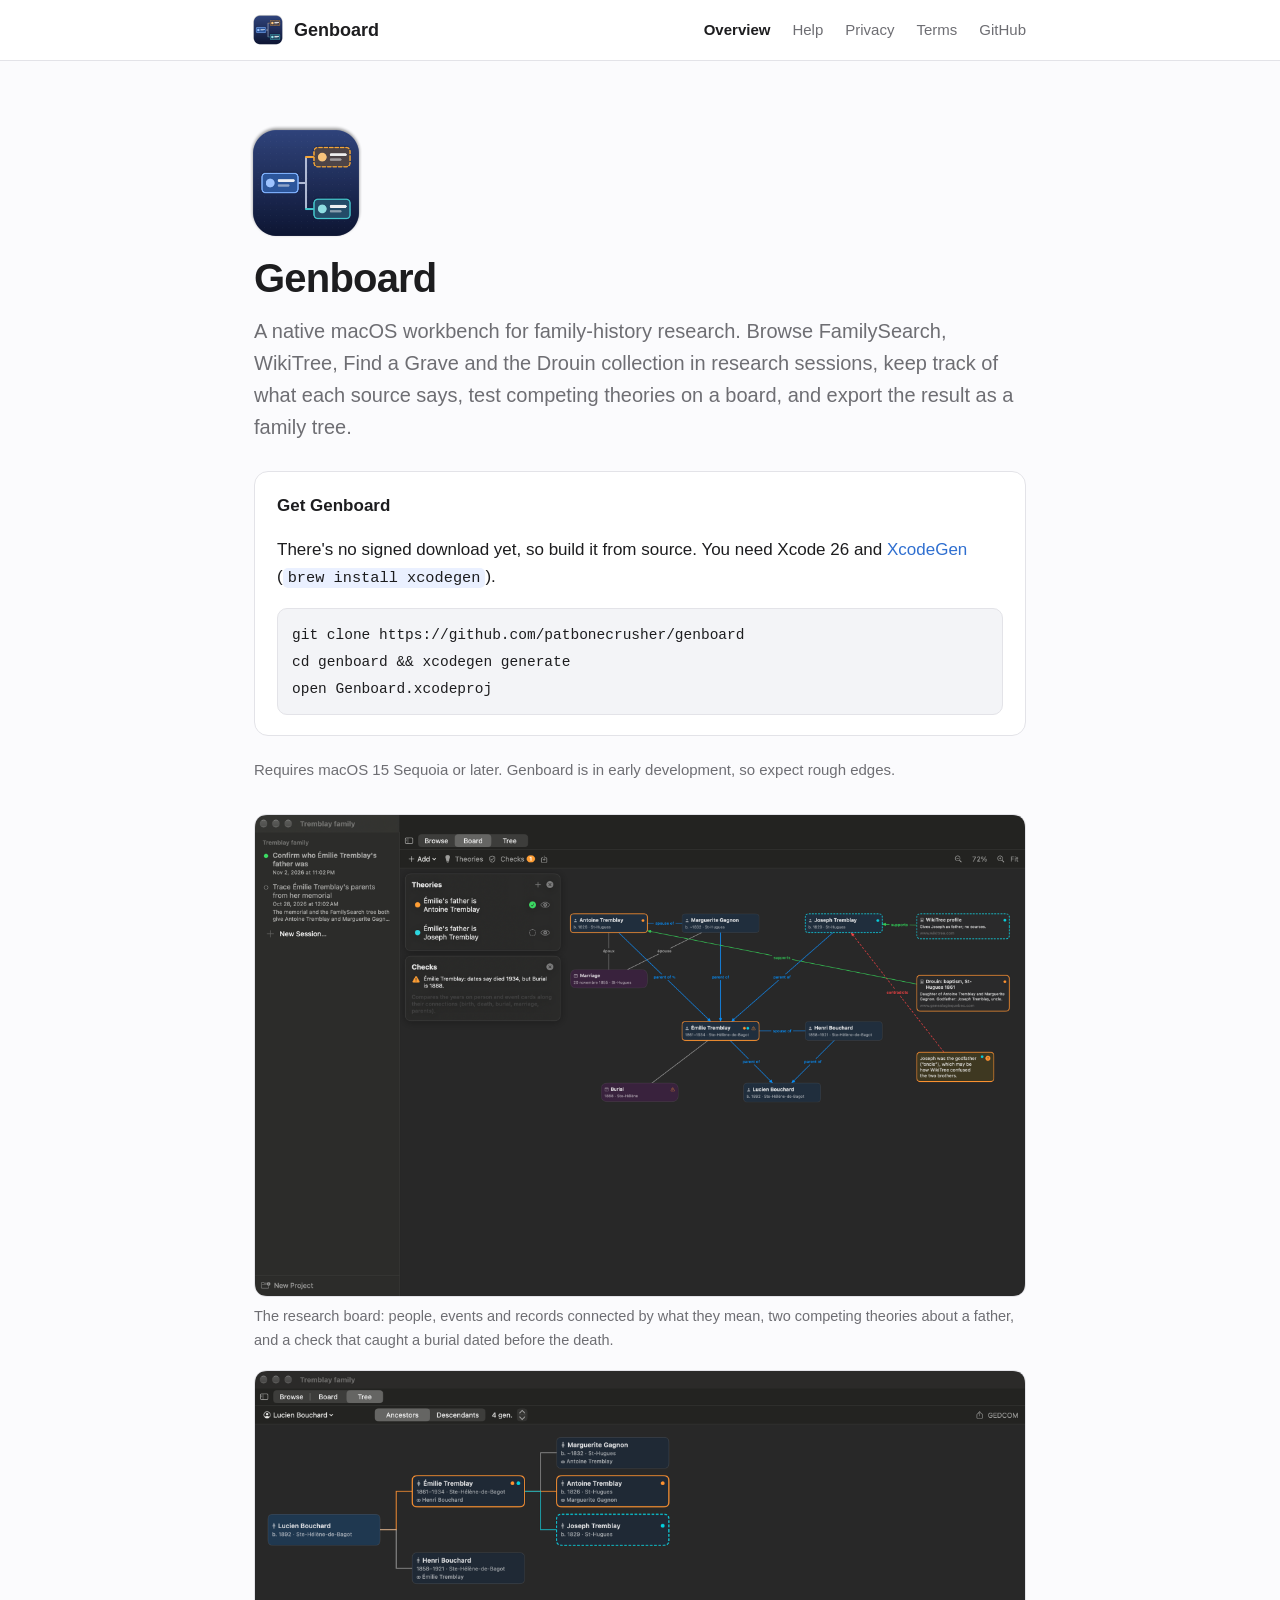
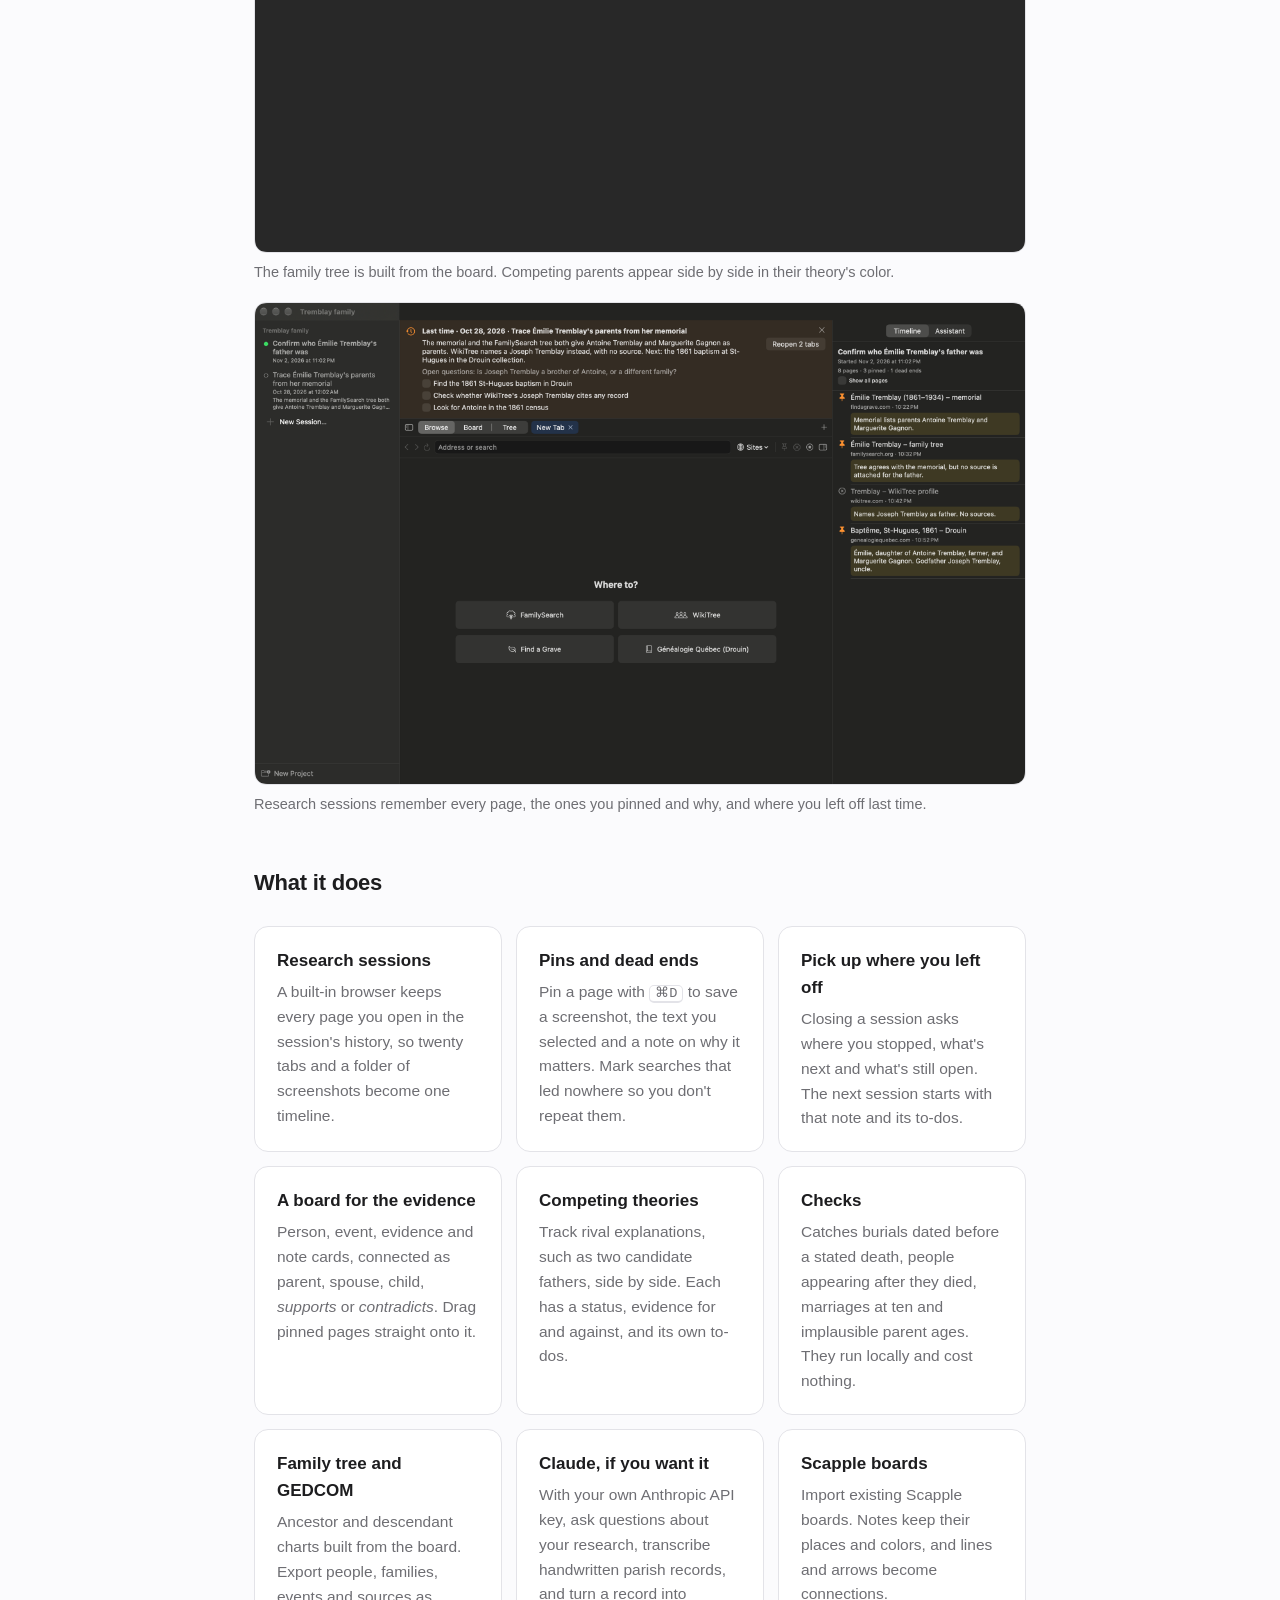
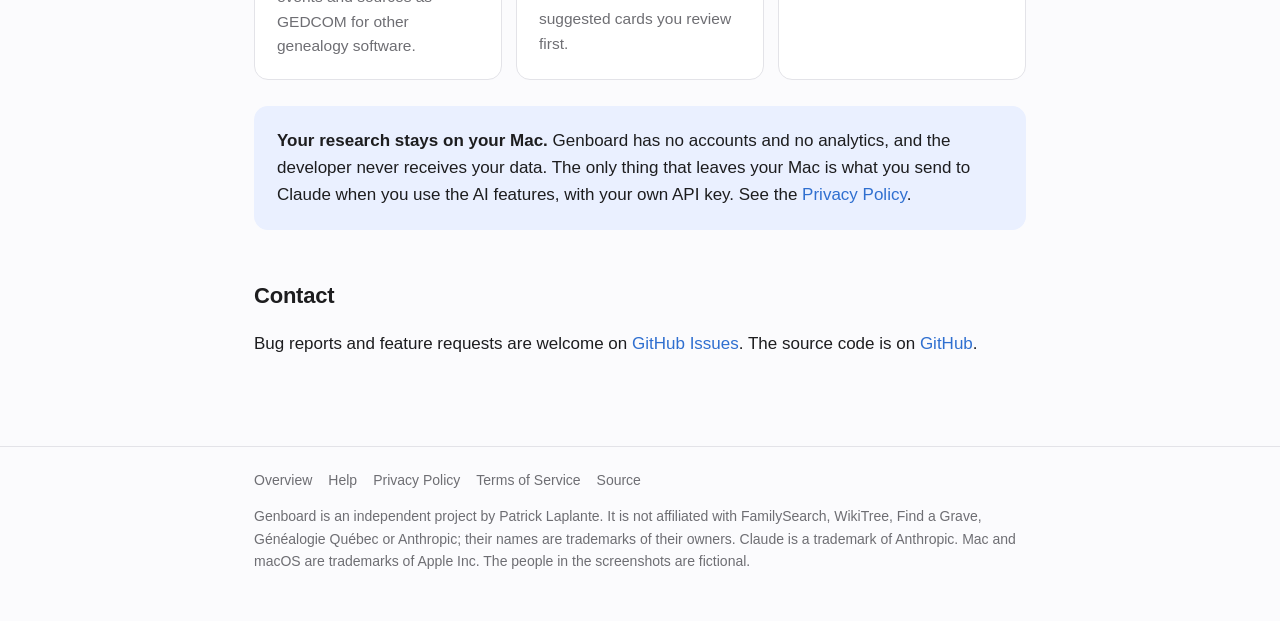
==== docs/index.html @ f25344b2 "Add the GitHub Pages website docs/ holds an overview, help, privacy policy and terms in the same lay" ====
<!doctype html>
<html lang="en">
<head>
<meta charset="utf-8">
<meta name="viewport" content="width=device-width, initial-scale=1">
<title>Genboard: a research workbench for genealogy</title>
<meta name="description" content="Genboard is a native macOS app for family-history research: browse genealogy sites in research sessions, test competing theories on a board, and export a family tree as GEDCOM.">
<link rel="icon" href="icon-32.png" sizes="32x32" type="image/png">
<link rel="icon" href="icon-64.png" sizes="64x64" type="image/png">
<link rel="apple-touch-icon" href="icon-180.png">
<meta property="og:type" content="website">
<meta property="og:site_name" content="Genboard">
<meta property="og:title" content="Genboard: a research workbench for genealogy">
<meta property="og:description" content="Genboard is a native macOS app for family-history research: browse genealogy sites in research sessions, test competing theories on a board, and export a family tree as GEDCOM.">
<meta property="og:url" content="https://patbonecrusher.github.io/genboard/">
<meta property="og:image" content="https://patbonecrusher.github.io/genboard/social-card.png">
<meta name="twitter:card" content="summary_large_image">
<link rel="stylesheet" href="style.css">
</head>
<body>
<header class="site"><div class="inner">
  <a class="brand" href="./"><img class="mark" src="icon-64.png" alt="" width="36" height="36">Genboard</a>
  <nav><a href="./" aria-current="page">Overview</a><a href="help.html">Help</a><a href="privacy.html">Privacy</a><a href="terms.html">Terms</a><a href="https://github.com/patbonecrusher/genboard">GitHub</a></nav>
</div></header>
<main>
<img class="hero-icon" src="icon-512.png" alt="Genboard app icon" width="132" height="132">
<h1>Genboard</h1>
<p class="lede">A native macOS workbench for family-history research. Browse FamilySearch, WikiTree, Find a Grave and the Drouin collection in research sessions, keep track of what each source says, test competing theories on a board, and export the result as a family tree.</p>

<div class="card">
  <h3>Get Genboard</h3>
  <p>There's no signed download yet, so build it from source. You need Xcode 26 and <a href="https://github.com/yonaskolb/XcodeGen">XcodeGen</a> (<code>brew install xcodegen</code>).</p>
  <pre><code>git clone https://github.com/patbonecrusher/genboard
cd genboard &amp;&amp; xcodegen generate
open Genboard.xcodeproj</code></pre>
</div>
<p class="meta">Requires macOS 15 Sequoia or later. Genboard is in early development, so expect rough edges.</p>

<div class="shots">
  <figure><img src="screenshot-1.png" alt="The research board: person, event, evidence and note cards connected by parent, spouse, supports and contradicts lines, with a Theories panel and a Checks panel" width="2400" height="1500"><figcaption>The research board: people, events and records connected by what they mean, two competing theories about a father, and a check that caught a burial dated before the death.</figcaption></figure>
  <figure><img src="screenshot-2.png" alt="A pedigree chart with both candidate fathers drawn in their theory colors" width="2400" height="1500"><figcaption>The family tree is built from the board. Competing parents appear side by side in their theory's color.</figcaption></figure>
  <figure><img src="screenshot-3.png" alt="The browser with a Last time banner, to-dos, and a timeline of pinned pages with notes" width="2400" height="1500"><figcaption>Research sessions remember every page, the ones you pinned and why, and where you left off last time.</figcaption></figure>
</div>

<h2>What it does</h2>
<div class="grid">
  <div class="card"><h3>Research sessions</h3><p>A built-in browser keeps every page you open in the session's history, so twenty tabs and a folder of screenshots become one timeline.</p></div>
  <div class="card"><h3>Pins and dead ends</h3><p>Pin a page with <kbd>⌘D</kbd> to save a screenshot, the text you selected and a note on why it matters. Mark searches that led nowhere so you don't repeat them.</p></div>
  <div class="card"><h3>Pick up where you left off</h3><p>Closing a session asks where you stopped, what's next and what's still open. The next session starts with that note and its to-dos.</p></div>
  <div class="card"><h3>A board for the evidence</h3><p>Person, event, evidence and note cards, connected as parent, spouse, child, <em>supports</em> or <em>contradicts</em>. Drag pinned pages straight onto it.</p></div>
  <div class="card"><h3>Competing theories</h3><p>Track rival explanations, such as two candidate fathers, side by side. Each has a status, evidence for and against, and its own to-dos.</p></div>
  <div class="card"><h3>Checks</h3><p>Catches burials dated before a stated death, people appearing after they died, marriages at ten and implausible parent ages. They run locally and cost nothing.</p></div>
  <div class="card"><h3>Family tree and GEDCOM</h3><p>Ancestor and descendant charts built from the board. Export people, families, events and sources as GEDCOM for other genealogy software.</p></div>
  <div class="card"><h3>Claude, if you want it</h3><p>With your own Anthropic API key, ask questions about your research, transcribe handwritten parish records, and turn a record into suggested cards you review first.</p></div>
  <div class="card"><h3>Scapple boards</h3><p>Import existing Scapple boards. Notes keep their places and colors, and lines and arrows become connections.</p></div>
</div>

<div class="card accent">
  <p><strong>Your research stays on your Mac.</strong> Genboard has no accounts and no analytics, and the developer never receives your data. The only thing that leaves your Mac is what you send to Claude when you use the AI features, with your own API key. See the <a href="privacy.html">Privacy Policy</a>.</p>
</div>

<h2>Contact</h2>
<p>Bug reports and feature requests are welcome on <a href="https://github.com/patbonecrusher/genboard/issues">GitHub Issues</a>. The source code is on <a href="https://github.com/patbonecrusher/genboard">GitHub</a>.</p>
</main>
<footer class="site"><div class="inner">
  <a href="./">Overview</a><a href="help.html">Help</a><a href="privacy.html">Privacy Policy</a><a href="terms.html">Terms of Service</a><a href="https://github.com/patbonecrusher/genboard">Source</a>
  <p>Genboard is an independent project by Patrick Laplante. It is not affiliated with FamilySearch, WikiTree, Find a Grave, Généalogie Québec or Anthropic; their names are trademarks of their owners. Claude is a trademark of Anthropic. Mac and macOS are trademarks of Apple Inc. The people in the screenshots are fictional.</p>
</div></footer>
</body>
</html>
---- docs/style.css ----
:root {
  --bg: #fbfbfd;
  --surface: #ffffff;
  --text: #1d1d1f;
  --muted: #6e6e73;
  --line: #e3e3e8;
  --accent: #2f6fd0;
  --accent-soft: #eaf0ff;
  --theory: #d9861a;
  --code-bg: #f3f4f7;
}
@media (prefers-color-scheme: dark) {
  :root {
    --bg: #0f1012;
    --surface: #18191c;
    --text: #f2f2f4;
    --muted: #9a9aa2;
    --line: #2a2b30;
    --accent: #7fb0ff;
    --accent-soft: #1b2440;
    --theory: #f2a33a;
    --code-bg: #1d1f24;
  }
}
* { box-sizing: border-box; }
html { -webkit-text-size-adjust: 100%; }
body {
  margin: 0;
  background: var(--bg);
  color: var(--text);
  font: 17px/1.6 -apple-system, BlinkMacSystemFont, "SF Pro Text", "Helvetica Neue", Arial, sans-serif;
}
a { color: var(--accent); text-decoration: none; }
a:hover { text-decoration: underline; }
header.site { border-bottom: 1px solid var(--line); background: var(--surface); }
header.site .inner, main, footer.site .inner { max-width: 820px; margin: 0 auto; padding: 0 24px; }
header.site .inner { display: flex; align-items: center; justify-content: space-between; height: 60px; gap: 16px; }
.brand { display: flex; align-items: center; gap: 10px; font-weight: 650; font-size: 18px; color: var(--text); }
.brand:hover { text-decoration: none; }
.mark { width: 36px; height: 36px; display: block; margin: 0 -2px 0 -4px; }
nav { display: flex; flex-wrap: wrap; justify-content: flex-end; column-gap: 22px; }
nav a { font-size: 15px; color: var(--muted); }
nav a[aria-current="page"] { color: var(--text); font-weight: 600; }
main { padding-top: 56px; padding-bottom: 72px; }
.hero-icon { display: block; margin: 0 0 6px -14px; }
h1 { font-size: 40px; line-height: 1.15; letter-spacing: -0.02em; margin: 0 0 14px; }
h2 { font-size: 22px; letter-spacing: -0.01em; margin: 48px 0 10px; }
h3 { font-size: 17px; margin: 26px 0 6px; }
.lede { font-size: 20px; color: var(--muted); margin: 0 0 28px; }
.meta { color: var(--muted); font-size: 15px; margin: 0 0 32px; }
ul { padding-left: 22px; }
li { margin: 6px 0; }
.card { background: var(--surface); border: 1px solid var(--line); border-radius: 14px; padding: 20px 22px; margin: 22px 0; }
.card.accent { background: var(--accent-soft); border-color: transparent; }
.card p:first-child, .card h3:first-child { margin-top: 0; }
.card p:last-child, .card pre:last-child { margin-bottom: 0; }
.grid { display: grid; grid-template-columns: repeat(auto-fit, minmax(230px, 1fr)); gap: 14px; margin: 26px 0; }
.grid .card { margin: 0; }
.grid h3 { margin-top: 0; }
.grid p { color: var(--muted); font-size: 15.5px; margin: 0; }
.install { display: grid; grid-template-columns: repeat(auto-fit, minmax(240px, 1fr)); gap: 14px; margin: 22px 0 8px; }
.install .card { margin: 0; display: flex; flex-direction: column; gap: 8px; }
.install h3 { margin: 0; }
.install p { margin: 0; color: var(--muted); font-size: 15px; }
.button { display: inline-block; align-self: flex-start; background: var(--accent); color: #fff; font-weight: 600; font-size: 15px; padding: 8px 16px; border-radius: 9px; }
.button:hover { text-decoration: none; filter: brightness(1.08); }
@media (prefers-color-scheme: dark) { .button { color: #0b1220; } }
.shots { display: grid; gap: 18px; margin: 30px 0 8px; }
.shots figure { margin: 0; }
.shots img { display: block; width: 100%; height: auto; border-radius: 12px; border: 1px solid var(--line); }
.shots figcaption { color: var(--muted); font-size: 14.5px; margin-top: 8px; }
table { width: 100%; border-collapse: collapse; margin: 18px 0; font-size: 16px; }
th, td { text-align: left; vertical-align: top; padding: 9px 12px; border-bottom: 1px solid var(--line); }
th { color: var(--muted); font-weight: 600; font-size: 14px; }
.table-wrap { overflow-x: auto; }
code { font: 0.9em ui-monospace, "SF Mono", Menlo, monospace; background: var(--accent-soft); padding: 1px 5px; border-radius: 5px; }
pre { background: var(--code-bg); border: 1px solid var(--line); border-radius: 10px; padding: 12px 14px; overflow-x: auto; margin: 10px 0 18px; }
pre code { background: none; padding: 0; font-size: 14.5px; line-height: 1.55; }
kbd { font: 0.88em ui-monospace, "SF Mono", Menlo, monospace; background: var(--surface); border: 1px solid var(--line); border-bottom-width: 2px; border-radius: 5px; padding: 0 5px; white-space: nowrap; }
.theory { color: var(--theory); font-weight: 600; }
.note { color: var(--muted); font-size: 15px; }
footer.site { border-top: 1px solid var(--line); }
footer.site .inner { padding-top: 22px; padding-bottom: 34px; color: var(--muted); font-size: 14px; }
footer.site a { color: var(--muted); margin-right: 16px; }
@media (max-width: 520px) {
  h1 { font-size: 32px; }
  header.site .inner { height: auto; padding-top: 12px; padding-bottom: 12px; flex-direction: column; align-items: flex-start; }
  nav { justify-content: flex-start; }
}
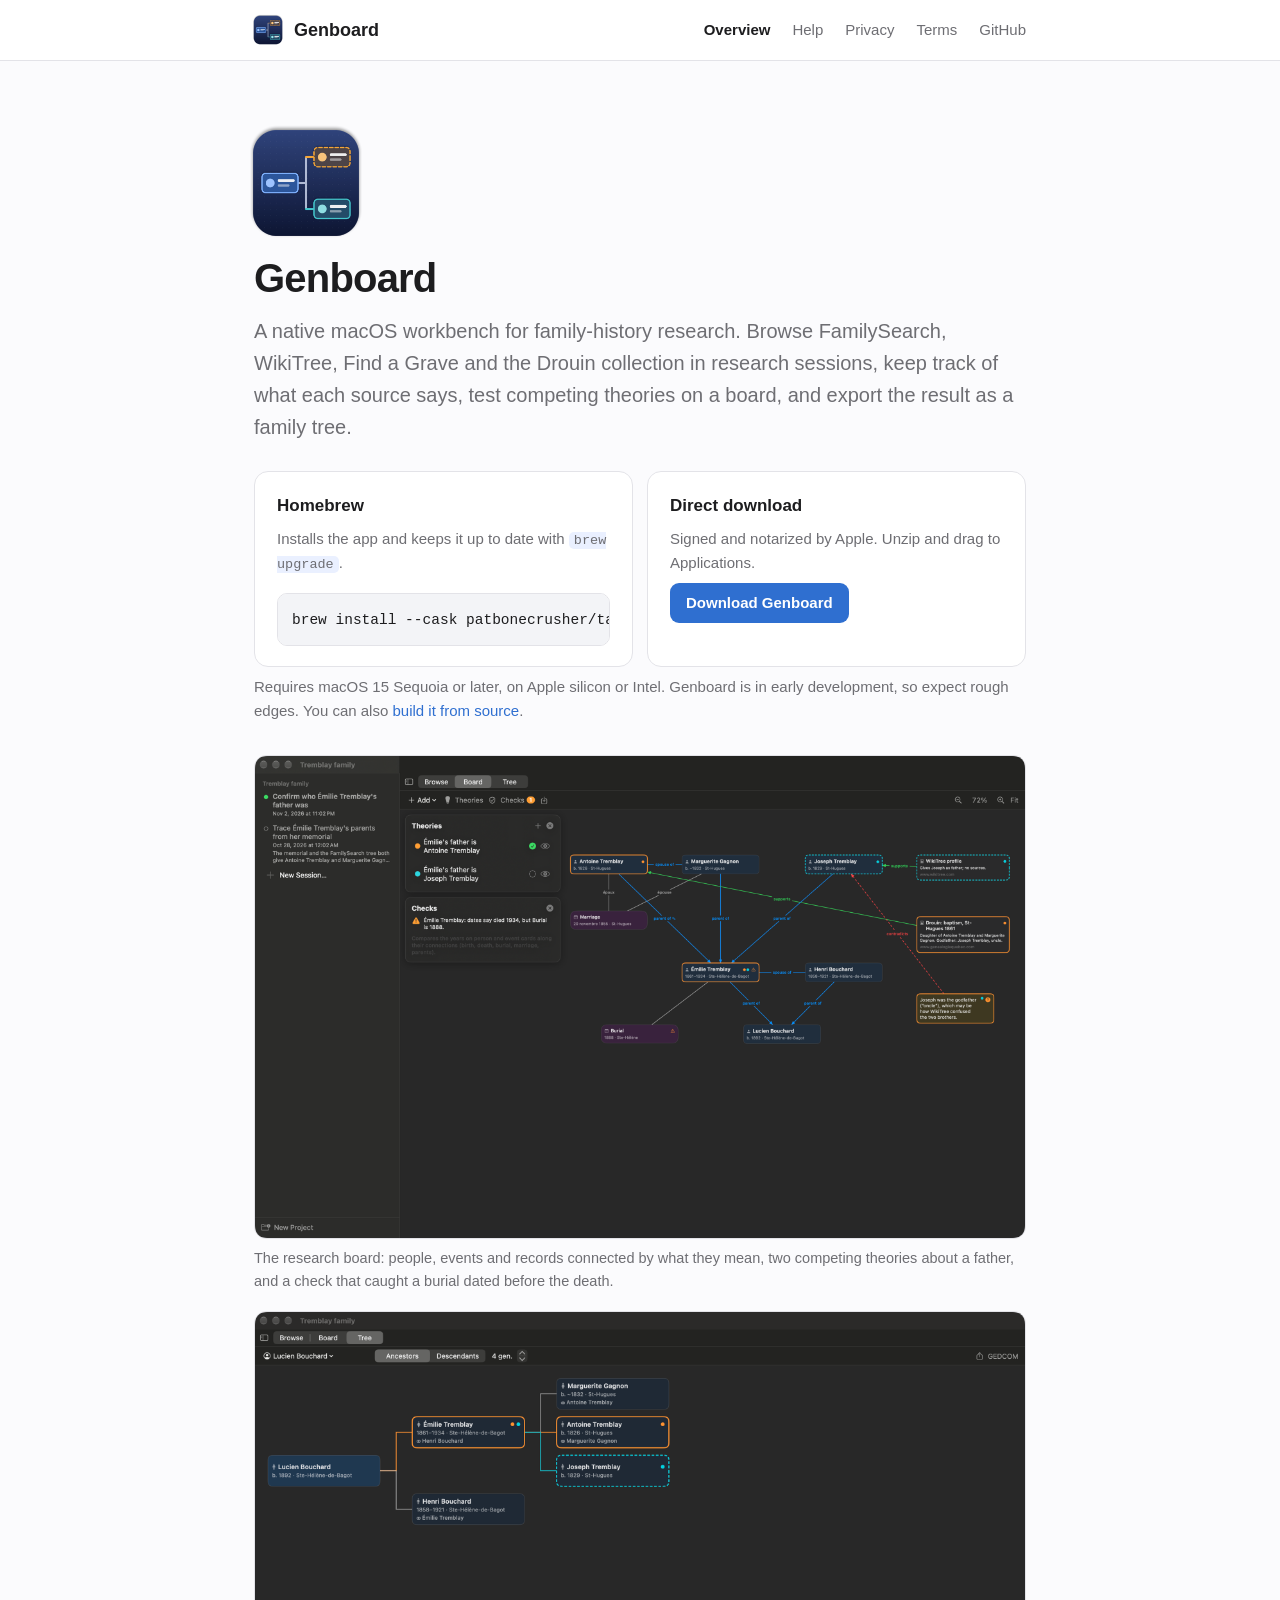
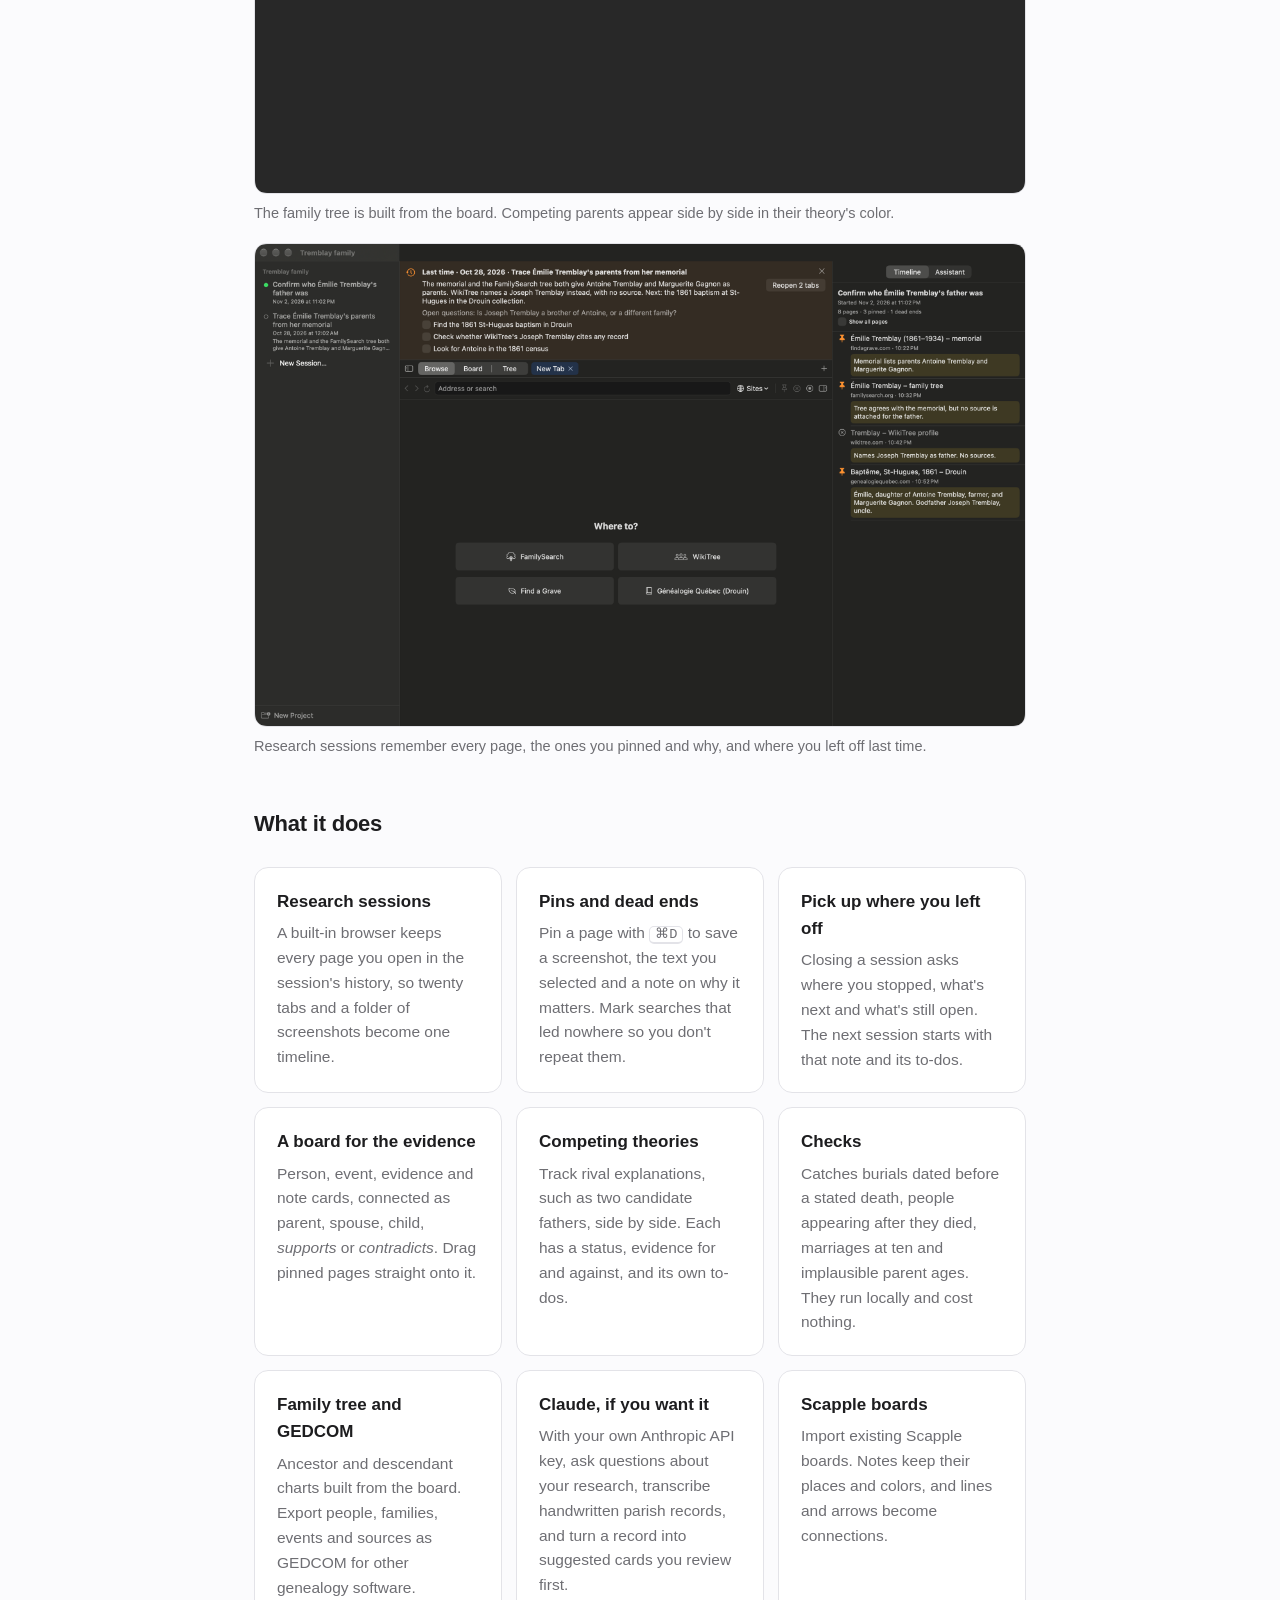
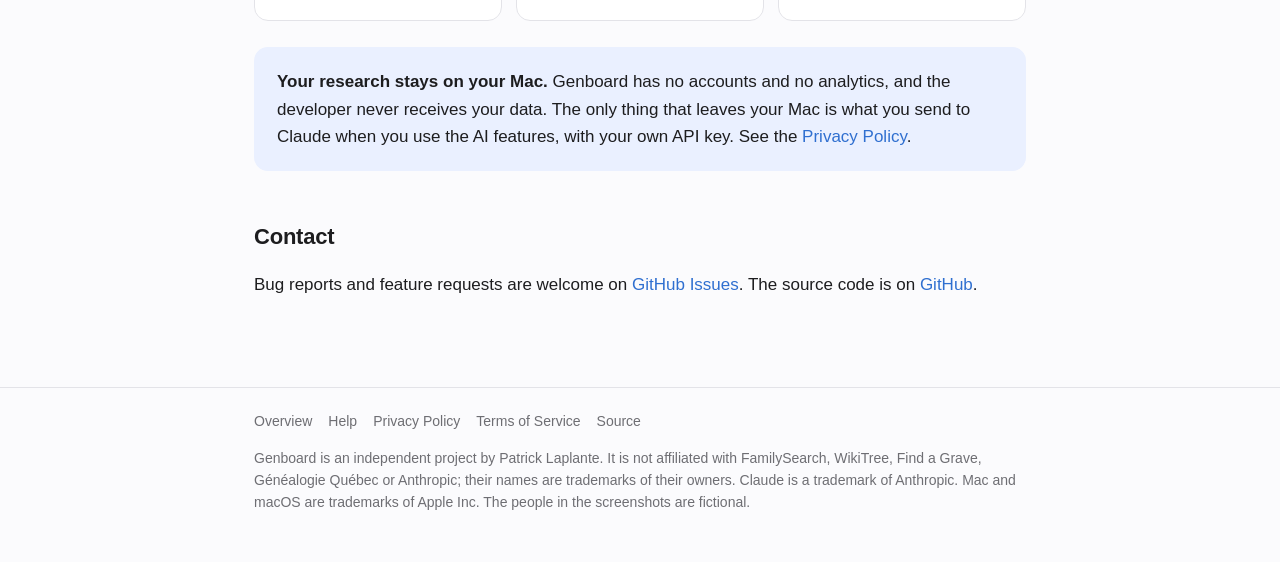
==== commit a81bfe4b: "Add signed, notarized releases and a Homebrew cask tools/release.sh builds a universal Developer ID " ====
--- a/docs/index.html
+++ b/docs/index.html
@@ -27,14 +27,19 @@
 <h1>Genboard</h1>
 <p class="lede">A native macOS workbench for family-history research. Browse FamilySearch, WikiTree, Find a Grave and the Drouin collection in research sessions, keep track of what each source says, test competing theories on a board, and export the result as a family tree.</p>
 
-<div class="card">
-  <h3>Get Genboard</h3>
-  <p>There's no signed download yet, so build it from source. You need Xcode 26 and <a href="https://github.com/yonaskolb/XcodeGen">XcodeGen</a> (<code>brew install xcodegen</code>).</p>
-  <pre><code>git clone https://github.com/patbonecrusher/genboard
-cd genboard &amp;&amp; xcodegen generate
-open Genboard.xcodeproj</code></pre>
+<div class="install">
+  <div class="card">
+    <h3>Homebrew</h3>
+    <p>Installs the app and keeps it up to date with <code>brew upgrade</code>.</p>
+    <pre><code>brew install --cask patbonecrusher/tap/genboard</code></pre>
+  </div>
+  <div class="card">
+    <h3>Direct download</h3>
+    <p>Signed and notarized by Apple. Unzip and drag to Applications.</p>
+    <a class="button" href="https://github.com/patbonecrusher/genboard/releases/latest">Download Genboard</a>
+  </div>
 </div>
-<p class="meta">Requires macOS 15 Sequoia or later. Genboard is in early development, so expect rough edges.</p>
+<p class="meta">Requires macOS 15 Sequoia or later, on Apple silicon or Intel. Genboard is in early development, so expect rough edges. You can also <a href="https://github.com/patbonecrusher/genboard#build">build it from source</a>.</p>
 
 <div class="shots">
   <figure><img src="screenshot-1.png" alt="The research board: person, event, evidence and note cards connected by parent, spouse, supports and contradicts lines, with a Theories panel and a Checks panel" width="2400" height="1500"><figcaption>The research board: people, events and records connected by what they mean, two competing theories about a father, and a check that caught a burial dated before the death.</figcaption></figure>
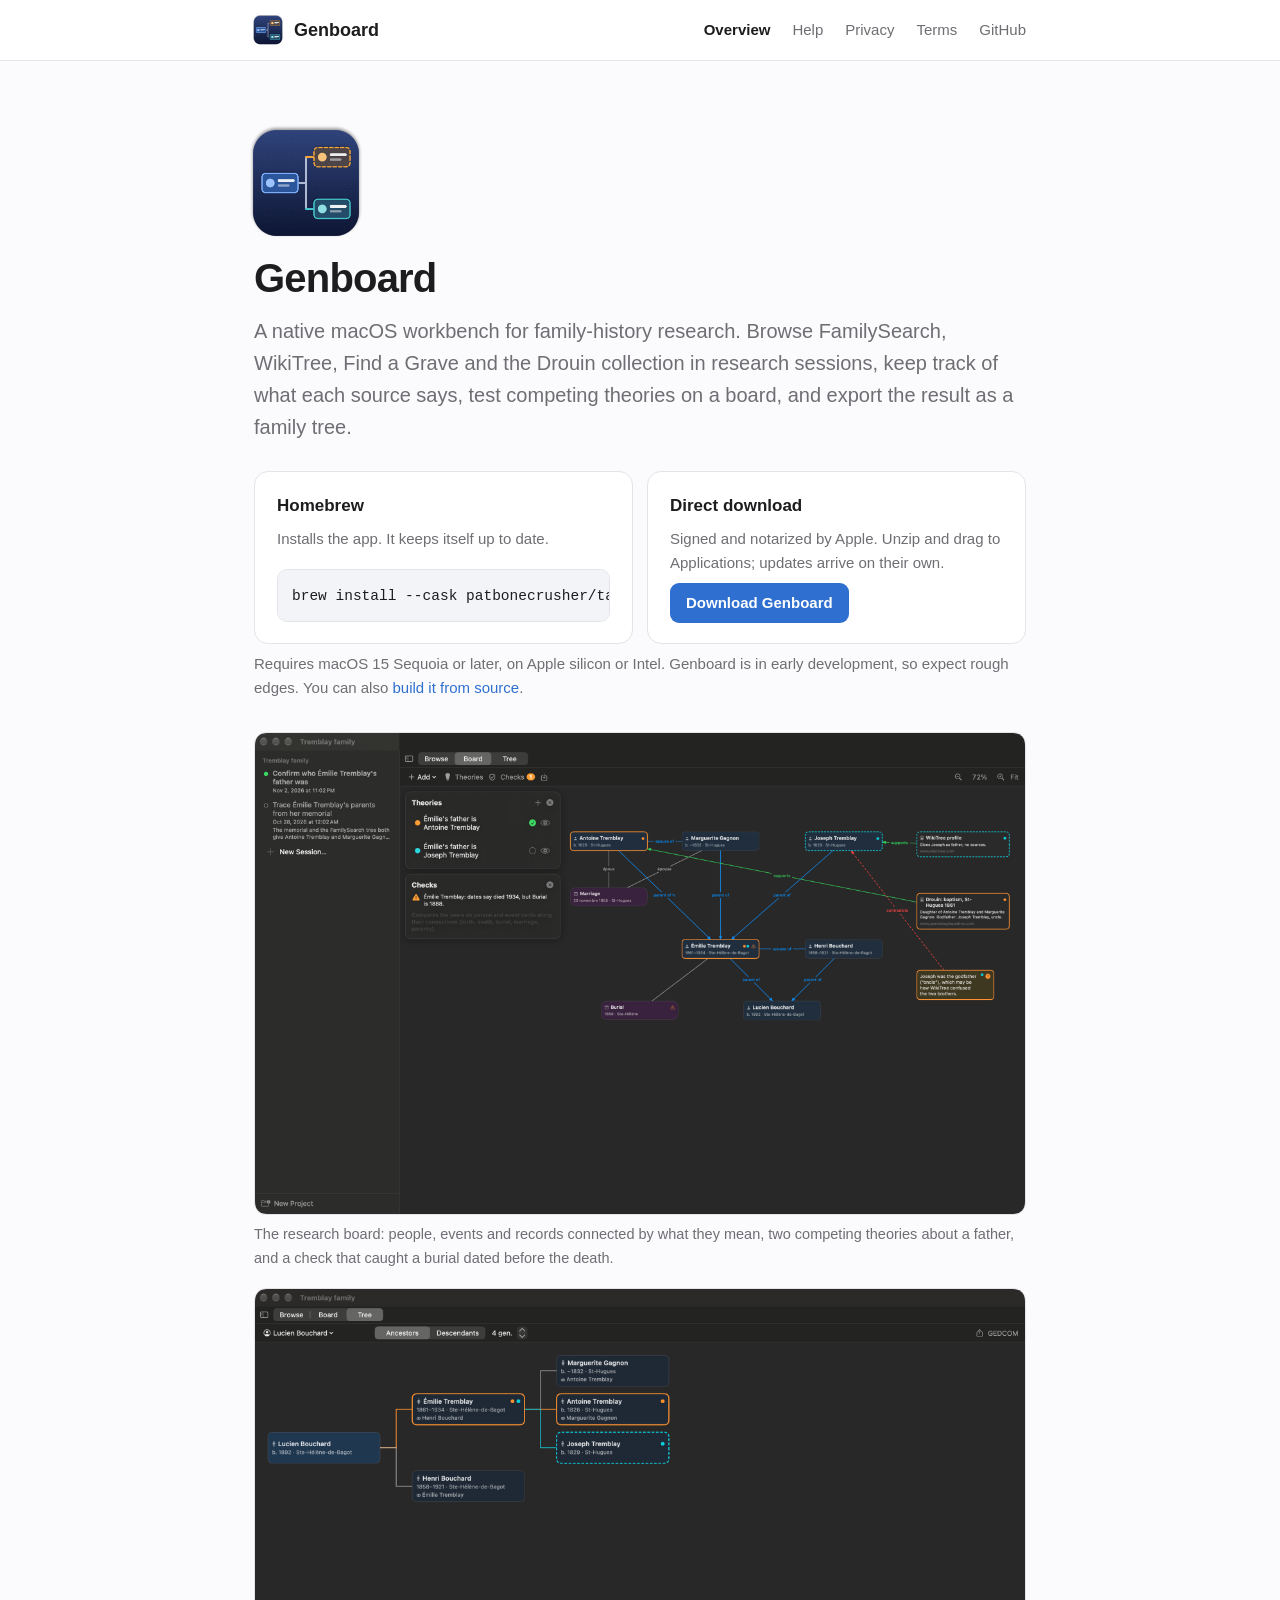
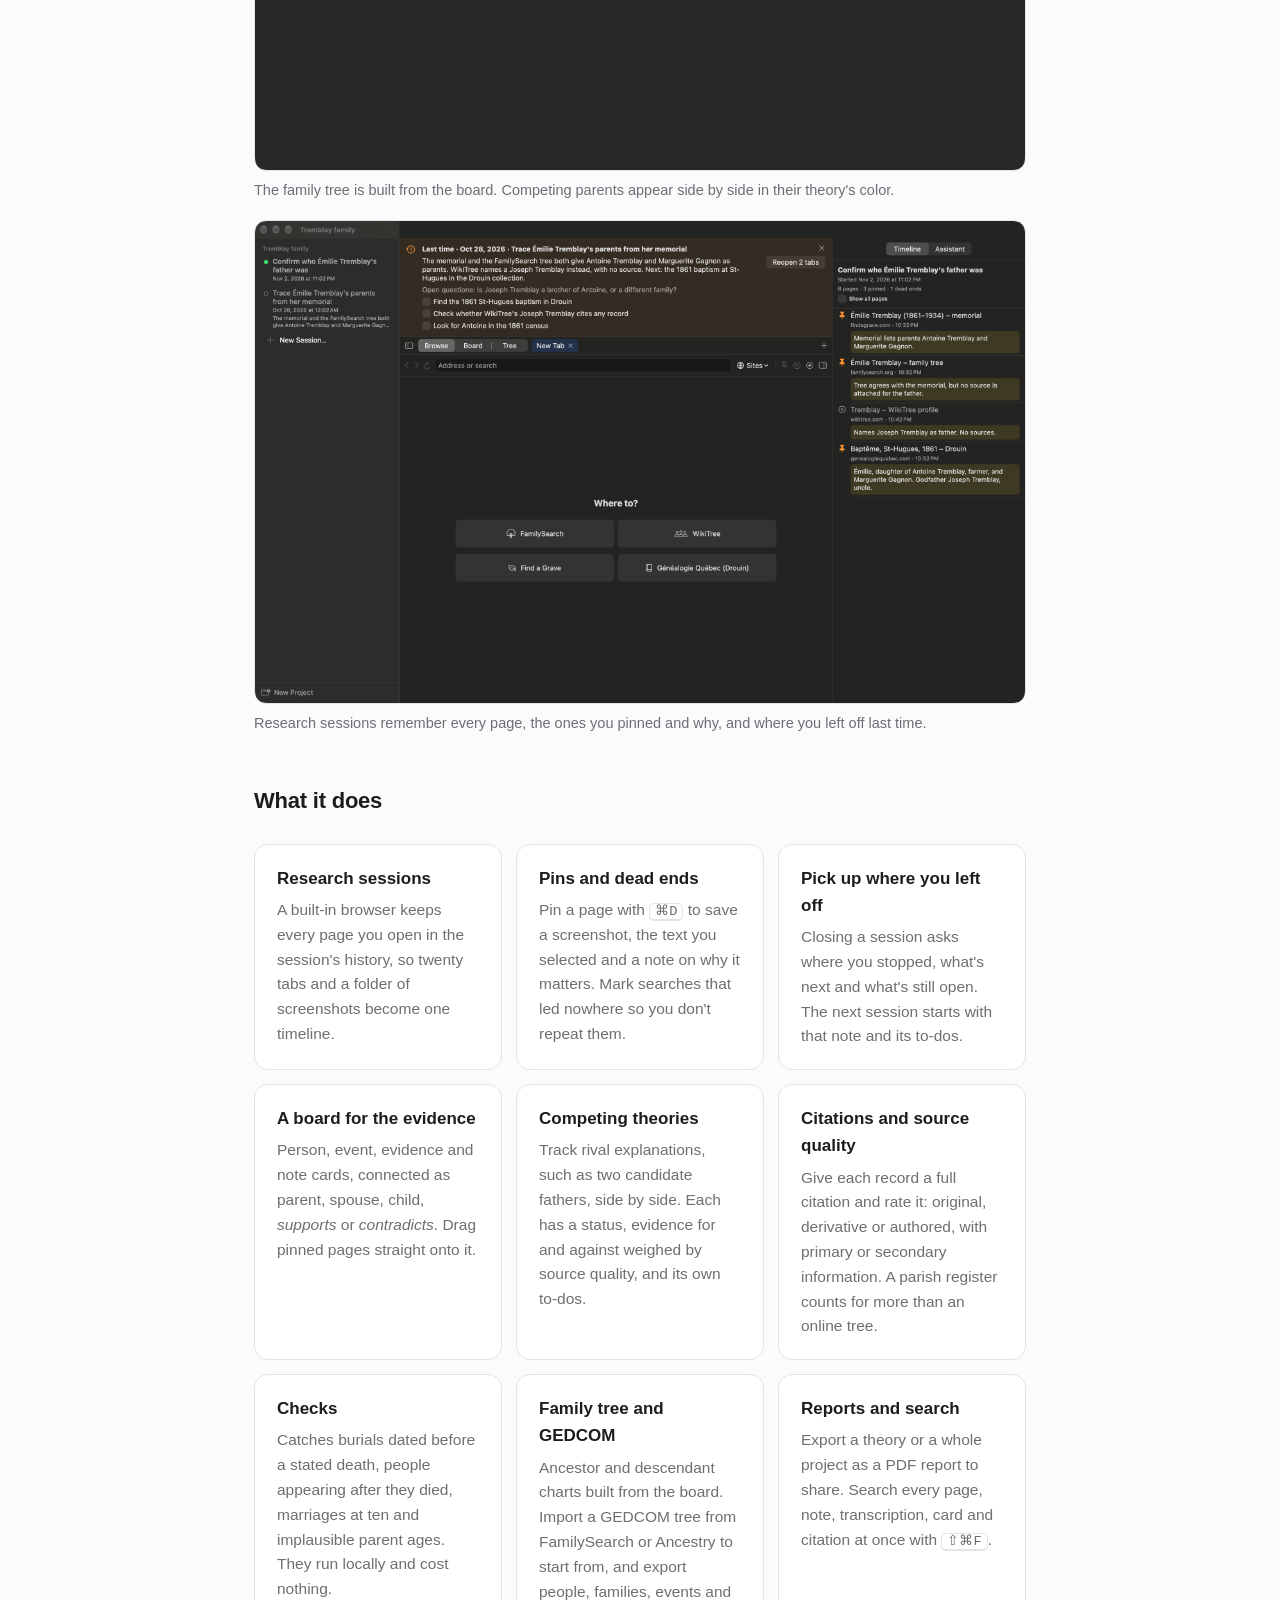
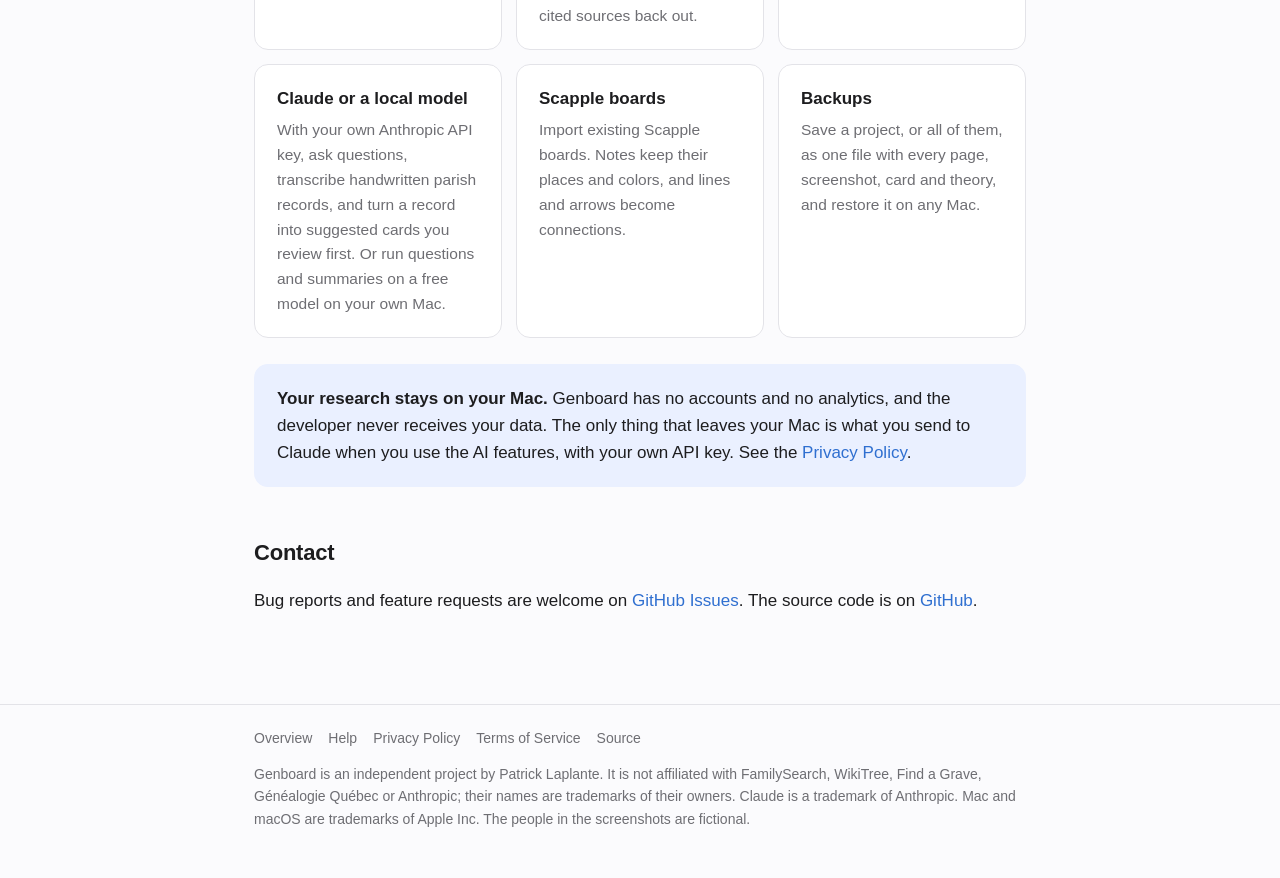
==== commit 4d04f052: "Updates with Sparkle, docs and site for 0.2 - Sparkle 2.10.0: daily update checks against docs/appca" ====
--- a/docs/index.html
+++ b/docs/index.html
@@ -30,12 +30,12 @@
 <div class="install">
   <div class="card">
     <h3>Homebrew</h3>
-    <p>Installs the app and keeps it up to date with <code>brew upgrade</code>.</p>
+    <p>Installs the app. It keeps itself up to date.</p>
     <pre><code>brew install --cask patbonecrusher/tap/genboard</code></pre>
   </div>
   <div class="card">
     <h3>Direct download</h3>
-    <p>Signed and notarized by Apple. Unzip and drag to Applications.</p>
+    <p>Signed and notarized by Apple. Unzip and drag to Applications; updates arrive on their own.</p>
     <a class="button" href="https://github.com/patbonecrusher/genboard/releases/latest">Download Genboard</a>
   </div>
 </div>
@@ -53,11 +53,14 @@
   <div class="card"><h3>Pins and dead ends</h3><p>Pin a page with <kbd>⌘D</kbd> to save a screenshot, the text you selected and a note on why it matters. Mark searches that led nowhere so you don't repeat them.</p></div>
   <div class="card"><h3>Pick up where you left off</h3><p>Closing a session asks where you stopped, what's next and what's still open. The next session starts with that note and its to-dos.</p></div>
   <div class="card"><h3>A board for the evidence</h3><p>Person, event, evidence and note cards, connected as parent, spouse, child, <em>supports</em> or <em>contradicts</em>. Drag pinned pages straight onto it.</p></div>
-  <div class="card"><h3>Competing theories</h3><p>Track rival explanations, such as two candidate fathers, side by side. Each has a status, evidence for and against, and its own to-dos.</p></div>
+  <div class="card"><h3>Competing theories</h3><p>Track rival explanations, such as two candidate fathers, side by side. Each has a status, evidence for and against weighed by source quality, and its own to-dos.</p></div>
+  <div class="card"><h3>Citations and source quality</h3><p>Give each record a full citation and rate it: original, derivative or authored, with primary or secondary information. A parish register counts for more than an online tree.</p></div>
   <div class="card"><h3>Checks</h3><p>Catches burials dated before a stated death, people appearing after they died, marriages at ten and implausible parent ages. They run locally and cost nothing.</p></div>
-  <div class="card"><h3>Family tree and GEDCOM</h3><p>Ancestor and descendant charts built from the board. Export people, families, events and sources as GEDCOM for other genealogy software.</p></div>
-  <div class="card"><h3>Claude, if you want it</h3><p>With your own Anthropic API key, ask questions about your research, transcribe handwritten parish records, and turn a record into suggested cards you review first.</p></div>
+  <div class="card"><h3>Family tree and GEDCOM</h3><p>Ancestor and descendant charts built from the board. Import a GEDCOM tree from FamilySearch or Ancestry to start from, and export people, families, events and cited sources back out.</p></div>
+  <div class="card"><h3>Reports and search</h3><p>Export a theory or a whole project as a PDF report to share. Search every page, note, transcription, card and citation at once with <kbd>⇧⌘F</kbd>.</p></div>
+  <div class="card"><h3>Claude or a local model</h3><p>With your own Anthropic API key, ask questions, transcribe handwritten parish records, and turn a record into suggested cards you review first. Or run questions and summaries on a free model on your own Mac.</p></div>
   <div class="card"><h3>Scapple boards</h3><p>Import existing Scapple boards. Notes keep their places and colors, and lines and arrows become connections.</p></div>
+  <div class="card"><h3>Backups</h3><p>Save a project, or all of them, as one file with every page, screenshot, card and theory, and restore it on any Mac.</p></div>
 </div>
 
 <div class="card accent">
